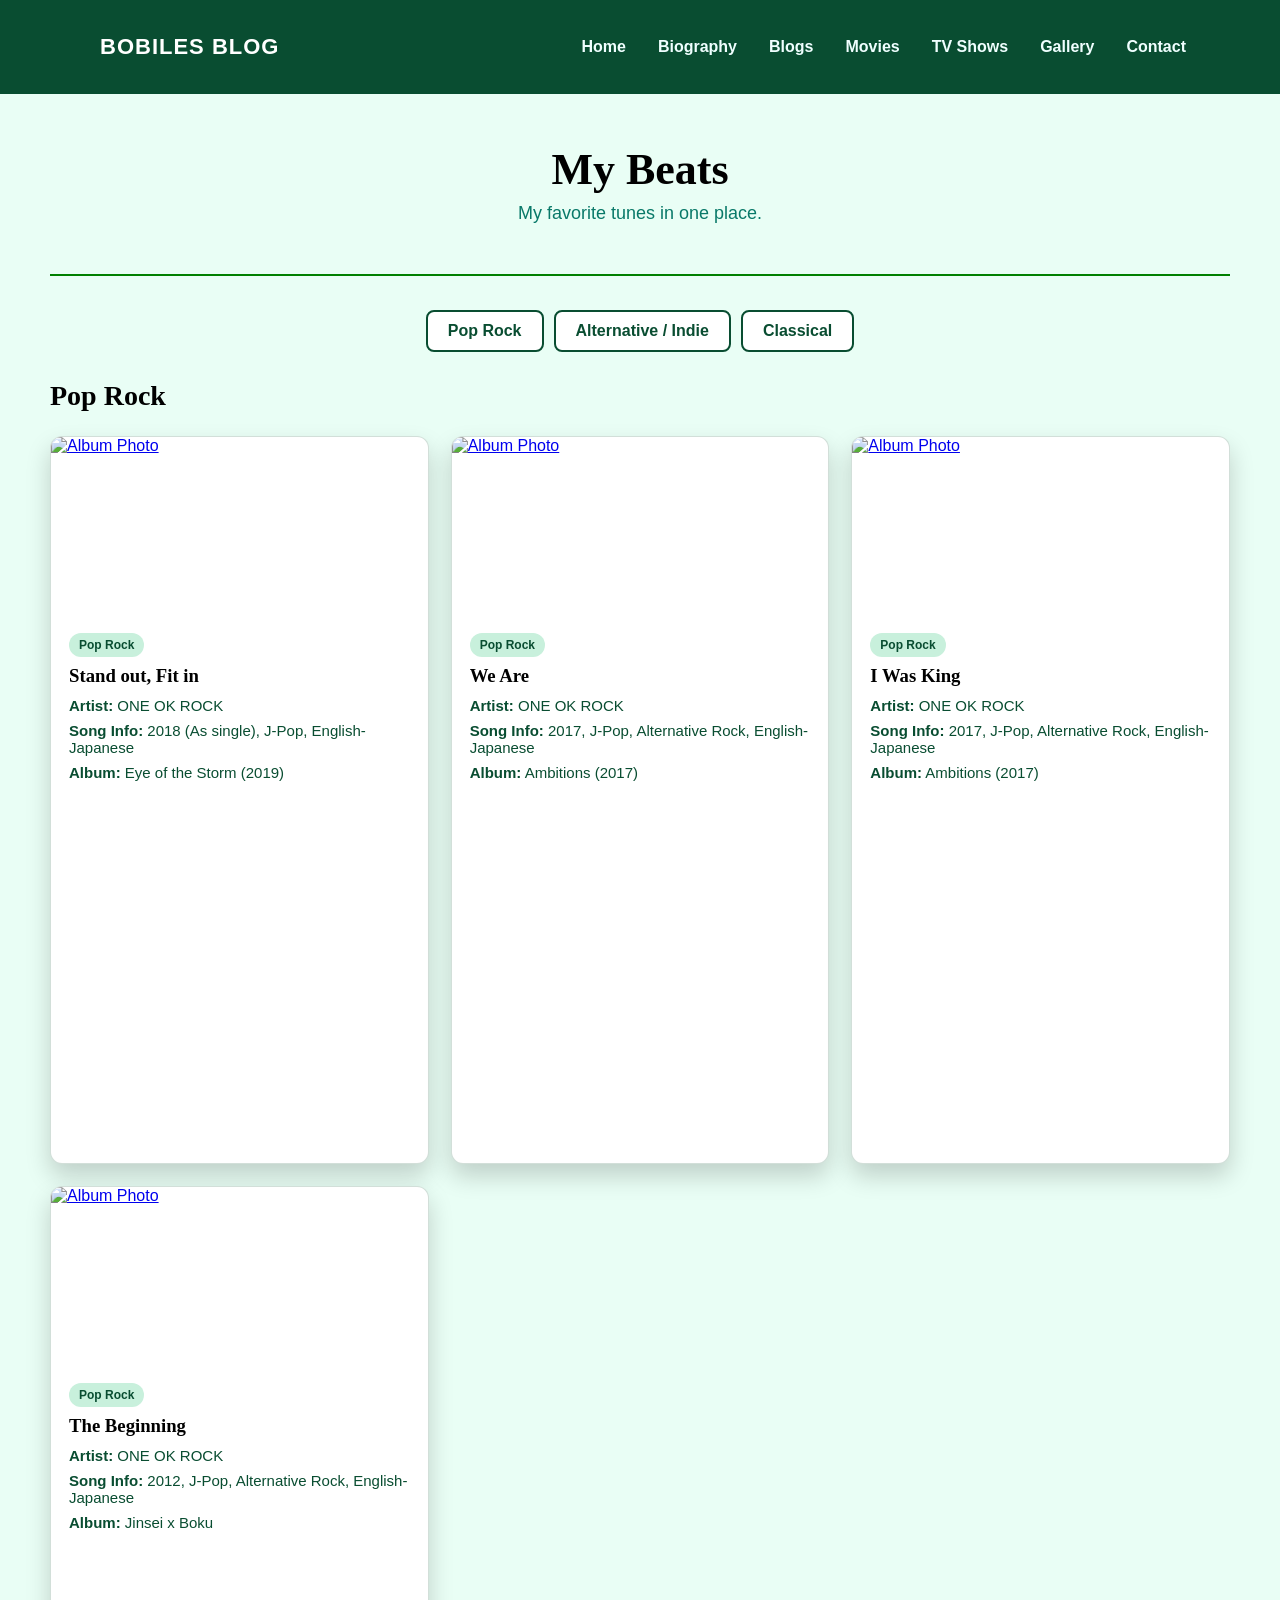
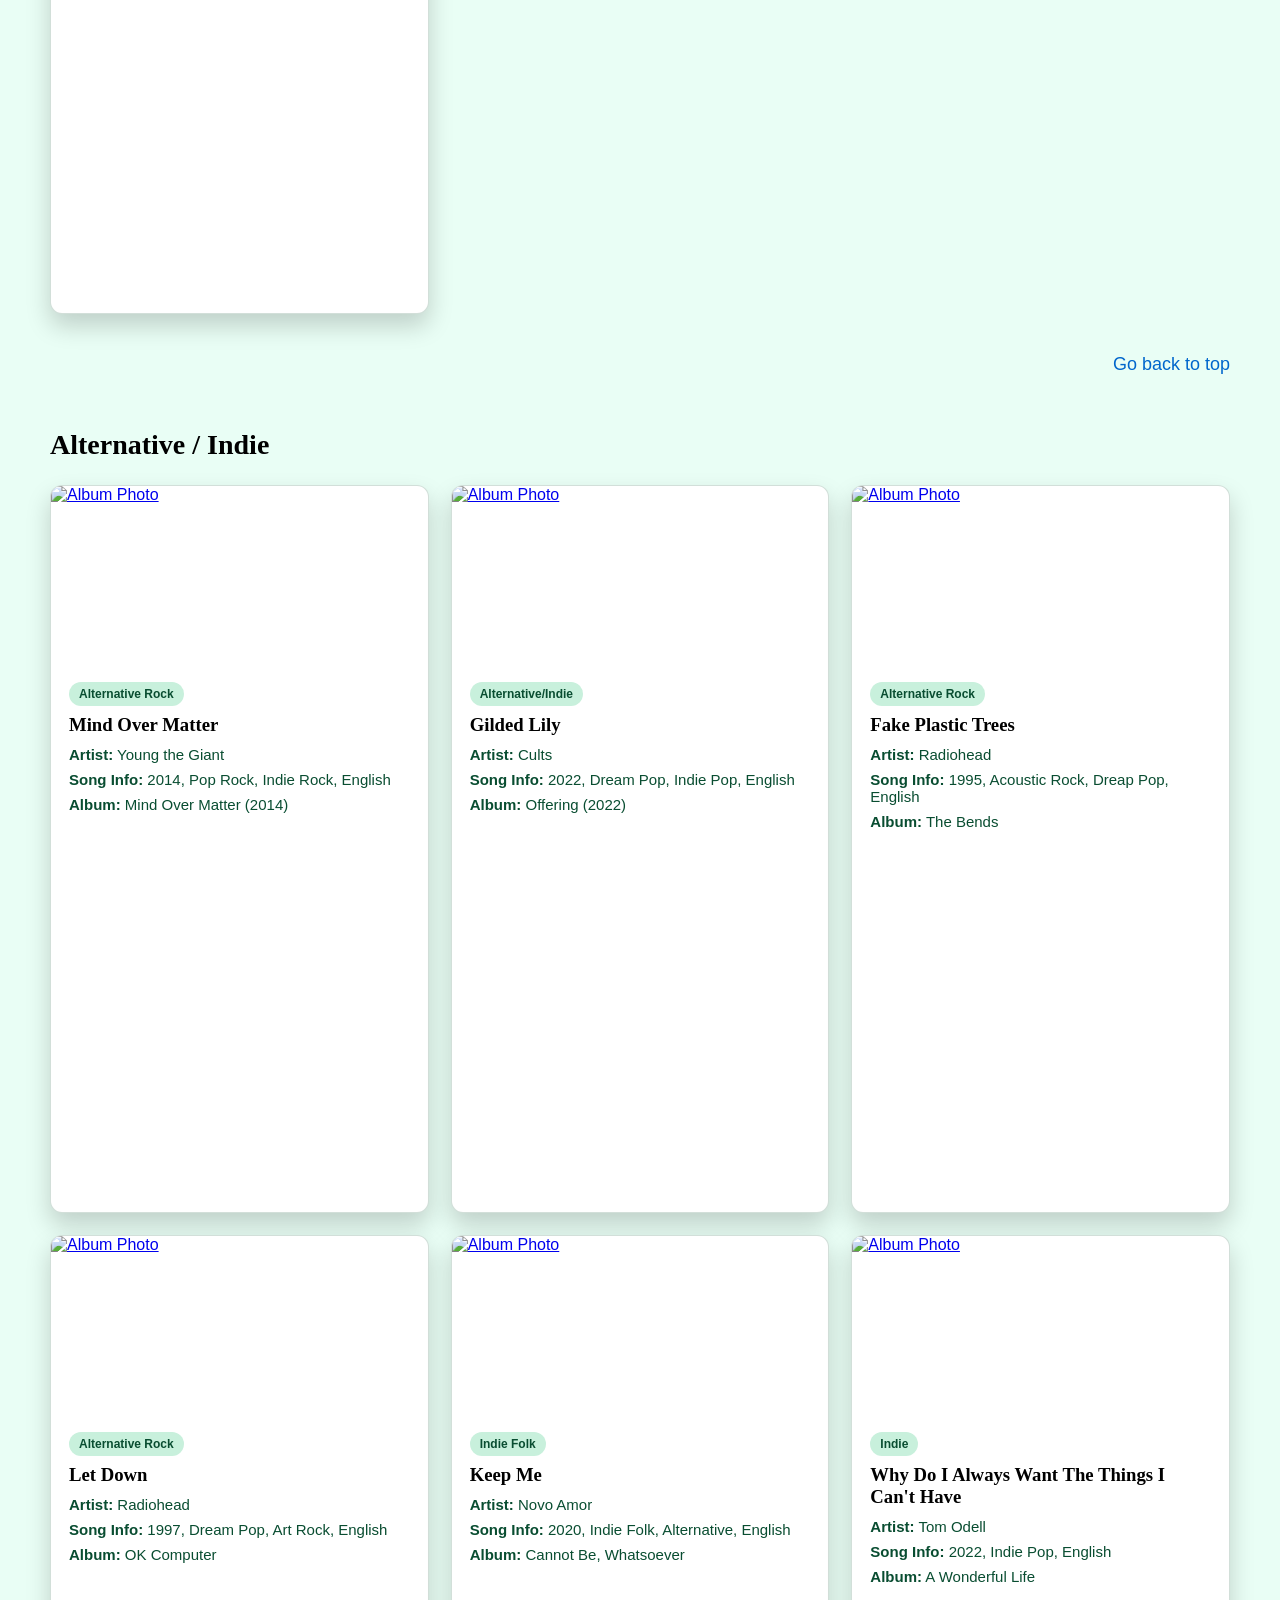
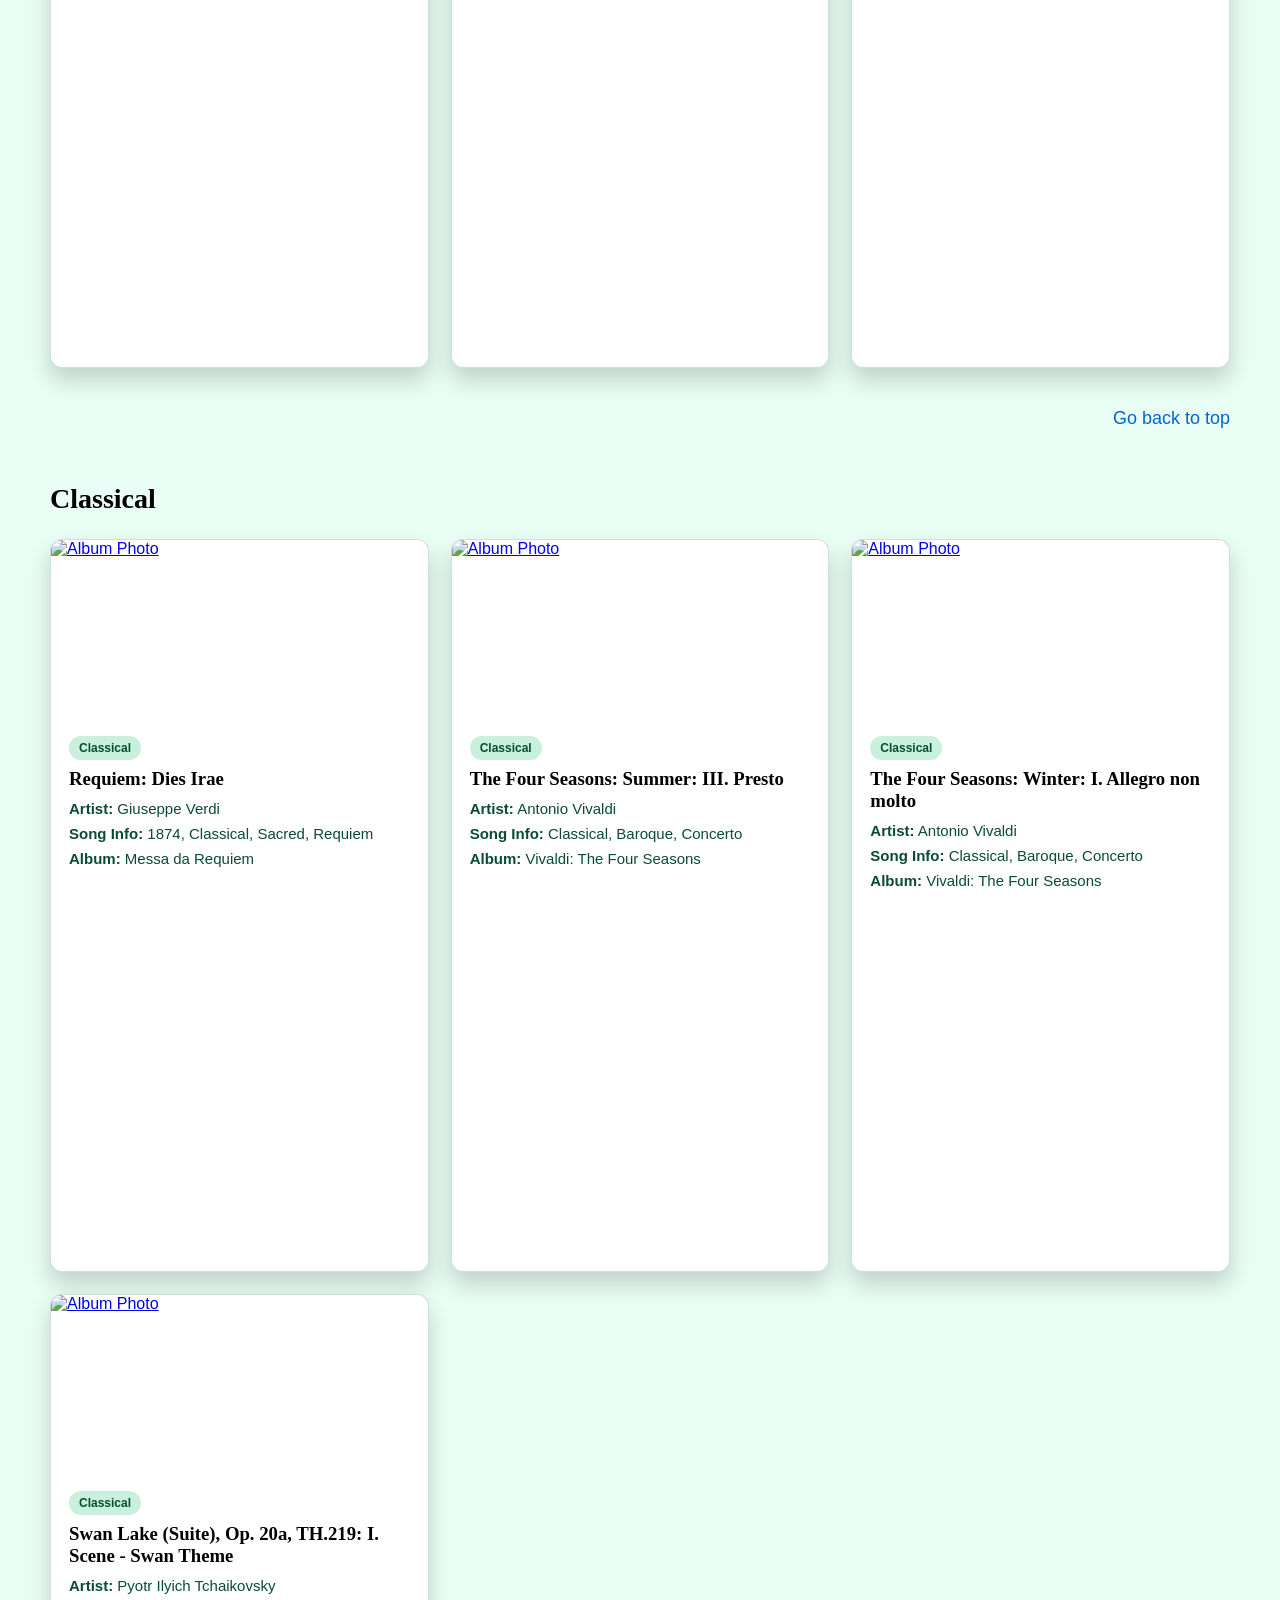
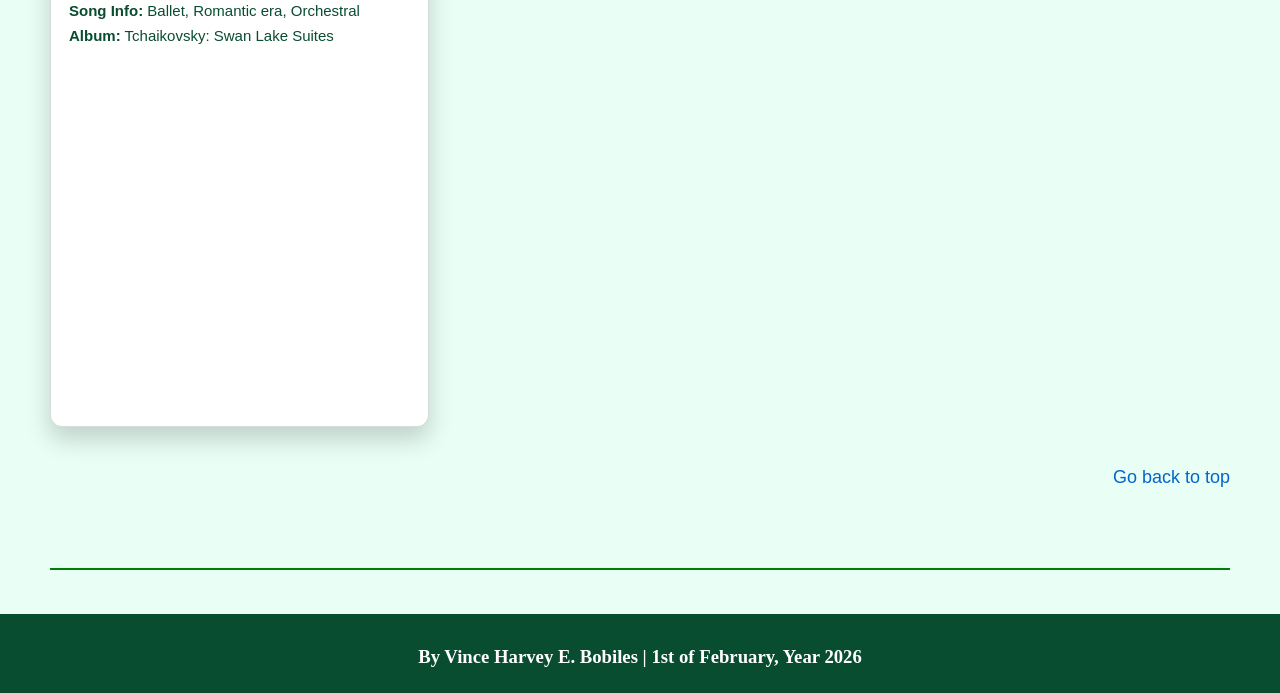
==== Beats/beats.html @ 906c4869 "Add files via upload" ====
<!DOCTYPE html>
<html lang="en">
<head>
  <meta charset="UTF-8">
  <meta http-equiv="X-UA-Compatible" content="IE=edge">
  <meta name="viewport" content="width=device-width, initial-scale=1.0">
  <title>My Beats</title>
  <link rel="stylesheet" href="beatsstyle.css">
  <link rel="stylesheet" href="../imagepreview.css">
</head>
<body>
  <header class="site-header" id="top">
    <div class="header-inner">
      <div class="brand">BOBILES BLOG</div>
      <nav class="navbar">
        <ul>
          <li><a href="../index.html">Home</a></li>
          <li><a href="../Biography/bio.html">Biography</a></li>
          <li><a href="../Blogs/bloghome.html">Blogs</a></li>
          <li><a href="../FilmMovies/movies.html">Movies</a></li>
          <li><a href="../FilmTVShows/tvshows.html">TV Shows</a></li>
          <li><a href="../Gallery/gallery.html">Gallery</a></li>
          <li><a href="../Contacts/contact.html">Contact</a></li>
        </ul>
      </nav>
    </div>
  </header>

  <main>
    <br><br>
    <h1 class="page-title">My Beats</h1>
    <p class="page-subtitle">My favorite tunes in one place.</p>
    <br>
    <hr noshade="noshade" size="2" color="green">
    <br>

    <nav class="beats-nav">
      <a href="#pop-rock">Pop Rock</a>
      <a href="#alt-indie">Alternative / Indie</a>
      <a href="#classical">Classical</a>
    </nav>

    <section id="pop-rock" class="beats-category">
      <h3 class="beats-section-title" style="color: black;">Pop Rock</h3>
      <div class="media-grid">
        <article class="media-card">
          <a class="image-preview-trigger" href="#preview-beat-1" aria-label="Preview album image: Stand out, Fit in">
            <img src="https://i.scdn.co/image/ab67616d0000b2737869c3d84e64331d17e84277" alt="Album Photo" title="Album: Eye of the storm">
          </a>
          <div id="preview-beat-1" class="image-preview-modal" aria-hidden="true">
            <a class="image-preview-close" href="#_" aria-label="Close image preview"></a>
            <img src="https://i.scdn.co/image/ab67616d0000b2737869c3d84e64331d17e84277" alt="Stand out, Fit in album preview">
          </div>
          <div class="card-content">
            <span class="tag">Pop Rock</span>
            <h3>Stand out, Fit in</h3>
            <p><strong>Artist:</strong> ONE OK ROCK</p>
            <p><strong>Song Info:</strong> 2018 (As single), J-Pop, English-Japanese</p>
            <p><strong>Album:</strong> Eye of the Storm (2019)</p>
            <div class="video-wrap spotify-wrap">
              <iframe data-testid="embed-iframe" style="border-radius:12px" src="https://open.spotify.com/embed/track/4zXRMjTaeflesB3Ih4eHnJ?utm_source=generator" width="100%" height="352" frameBorder="0" allowfullscreen="" allow="autoplay; clipboard-write; encrypted-media; fullscreen; picture-in-picture" loading="lazy"></iframe>
            </div>
          </div>
        </article>

        <article class="media-card">
          <a class="image-preview-trigger" href="#preview-beat-2" aria-label="Preview album image: We Are">
            <img src="https://images.genius.com/820c95c24a7c426d1444f5365db11260.1000x1000x1.png" alt="Album Photo" title="Album: Ambitions">
          </a>
          <div id="preview-beat-2" class="image-preview-modal" aria-hidden="true">
            <a class="image-preview-close" href="#_" aria-label="Close image preview"></a>
            <img src="https://images.genius.com/820c95c24a7c426d1444f5365db11260.1000x1000x1.png" alt="We Are album preview">
          </div>
          <div class="card-content">
            <span class="tag">Pop Rock</span>
            <h3>We Are</h3>
            <p><strong>Artist:</strong> ONE OK ROCK</p>
            <p><strong>Song Info:</strong> 2017, J-Pop, Alternative Rock, English-Japanese</p>
            <p><strong>Album:</strong> Ambitions (2017)</p>
            <div class="video-wrap spotify-wrap">
              <iframe data-testid="embed-iframe" style="border-radius:12px" src="https://open.spotify.com/embed/track/57sk9X1fPLXRfkw74XNrmK?utm_source=generator" width="100%" height="352" frameBorder="0" allowfullscreen="" allow="autoplay; clipboard-write; encrypted-media; fullscreen; picture-in-picture" loading="lazy"></iframe>
            </div>
          </div>
        </article>

        <article class="media-card">
          <a class="image-preview-trigger" href="#preview-beat-13" aria-label="Preview album image: I Was King">
            <img src="https://images.genius.com/820c95c24a7c426d1444f5365db11260.1000x1000x1.png" alt="Album Photo" title="Album: Ambitions">
          </a>
          <div id="preview-beat-13" class="image-preview-modal" aria-hidden="true">
            <a class="image-preview-close" href="#_" aria-label="Close image preview"></a>
            <img src="https://images.genius.com/820c95c24a7c426d1444f5365db11260.1000x1000x1.png" alt="I Was King album preview">
          </div>
          <div class="card-content">
            <span class="tag">Pop Rock</span>
            <h3>I Was King</h3>
            <p><strong>Artist:</strong> ONE OK ROCK</p>
            <p><strong>Song Info:</strong> 2017, J-Pop, Alternative Rock, English-Japanese</p>
            <p><strong>Album:</strong> Ambitions (2017)</p>
            <div class="video-wrap spotify-wrap">
              <iframe data-testid="embed-iframe" style="border-radius:12px" src="https://open.spotify.com/embed/track/5eNlrdrZSTnfJjXpPg1ykV?utm_source=generator" width="100%" height="352" frameBorder="0" allowfullscreen="" allow="autoplay; clipboard-write; encrypted-media; fullscreen; picture-in-picture" loading="lazy"></iframe>
            </div>
          </div>
        </article>

        <article class="media-card">
          <a class="image-preview-trigger" href="#preview-beat-14" aria-label="Preview album image: The Beginning">
            <img src="https://i.scdn.co/image/ab67616d0000b273cff66b3375bbeb03c6c214a0" alt="Album Photo" title="Album: Jinsei x Boku">
          </a>
          <div id="preview-beat-14" class="image-preview-modal" aria-hidden="true">
            <a class="image-preview-close" href="#_" aria-label="Close image preview"></a>
            <img src="https://i.scdn.co/image/ab67616d0000b273cff66b3375bbeb03c6c214a0" alt="The Beginning album preview">
          </div>
          <div class="card-content">
            <span class="tag">Pop Rock</span>
            <h3>The Beginning</h3>
            <p><strong>Artist:</strong> ONE OK ROCK</p>
            <p><strong>Song Info:</strong> 2012, J-Pop, Alternative Rock, English-Japanese</p>
            <p><strong>Album:</strong> Jinsei x Boku</p>
            <div class="video-wrap spotify-wrap">
              <iframe data-testid="embed-iframe" style="border-radius:12px" src="https://open.spotify.com/embed/track/2vAuqfENmrnySgcKHAwsZJ?utm_source=generator" width="100%" height="352" frameBorder="0" allowfullscreen="" allow="autoplay; clipboard-write; encrypted-media; fullscreen; picture-in-picture" loading="lazy"></iframe>
            </div>
          </div>
        </article>
      </div>
      <p class="go-back-top"><a href="#top">Go back to top</a></p>
    </section>

    <section id="alt-indie" class="beats-category">
      <h3 class="beats-section-title" style="color: black;">Alternative / Indie</h3>
      <div class="media-grid">
        <article class="media-card">
          <a class="image-preview-trigger" href="#preview-beat-3" aria-label="Preview album image: Mind Over Matter">
            <img src="https://i.scdn.co/image/ab67616d0000b2735d1a1b0e0f3e0fc586393092" alt="Album Photo" title="Album: Mind Over Matter">
          </a>
          <div id="preview-beat-3" class="image-preview-modal" aria-hidden="true">
            <a class="image-preview-close" href="#_" aria-label="Close image preview"></a>
            <img src="https://i.scdn.co/image/ab67616d0000b2735d1a1b0e0f3e0fc586393092" alt="Mind Over Matter album preview">
          </div>
          <div class="card-content">
            <span class="tag">Alternative Rock</span>
            <h3>Mind Over Matter</h3>
            <p><strong>Artist:</strong> Young the Giant</p>
            <p><strong>Song Info:</strong> 2014, Pop Rock, Indie Rock, English</p>
            <p><strong>Album:</strong> Mind Over Matter (2014)</p>
            <div class="video-wrap spotify-wrap">
              <iframe data-testid="embed-iframe" style="border-radius:12px" src="https://open.spotify.com/embed/track/5Az8KU81g2aLBbJN67F2CI?utm_source=generator" width="100%" height="352" frameBorder="0" allowfullscreen="" allow="autoplay; clipboard-write; encrypted-media; fullscreen; picture-in-picture" loading="lazy"></iframe>
            </div>
          </div>
        </article>

        <article class="media-card">
          <a class="image-preview-trigger" href="#preview-beat-4" aria-label="Preview album image: Gilded Lily">
            <img src="https://images.genius.com/8b725bb7cc6cc423263c12dce8e4ba89.1000x1000x1.jpg" alt="Album Photo" title="Album: Offering">
          </a>
          <div id="preview-beat-4" class="image-preview-modal" aria-hidden="true">
            <a class="image-preview-close" href="#_" aria-label="Close image preview"></a>
            <img src="https://images.genius.com/8b725bb7cc6cc423263c12dce8e4ba89.1000x1000x1.jpg" alt="Gilded Lily album preview">
          </div>
          <div class="card-content">
            <span class="tag">Alternative/Indie</span>
            <h3>Gilded Lily</h3>
            <p><strong>Artist:</strong> Cults</p>
            <p><strong>Song Info:</strong> 2022, Dream Pop, Indie Pop, English</p>
            <p><strong>Album:</strong> Offering (2022)</p>
            <div class="video-wrap spotify-wrap">
              <iframe data-testid="embed-iframe" style="border-radius:12px" src="https://open.spotify.com/embed/track/3Z0qLOS0cqWKPHXkbTXmNF?utm_source=generator" width="100%" height="352" frameBorder="0" allowfullscreen="" allow="autoplay; clipboard-write; encrypted-media; fullscreen; picture-in-picture" loading="lazy"></iframe>
            </div>
          </div>
        </article>

        <article class="media-card">
          <a class="image-preview-trigger" href="#preview-beat-5" aria-label="Preview album image: Fake Plastic Trees">
            <img src="https://i.scdn.co/image/ab67616d0000b2739293c743fa542094336c5e12" alt="Album Photo" title="Album: The Bends">
          </a>
          <div id="preview-beat-5" class="image-preview-modal" aria-hidden="true">
            <a class="image-preview-close" href="#_" aria-label="Close image preview"></a>
            <img src="https://i.scdn.co/image/ab67616d0000b2739293c743fa542094336c5e12" alt="Fake Plastic Trees album preview">
          </div>
          <div class="card-content">
            <span class="tag">Alternative Rock</span>
            <h3>Fake Plastic Trees</h3>
            <p><strong>Artist:</strong> Radiohead</p>
            <p><strong>Song Info:</strong> 1995, Acoustic Rock, Dreap Pop, English</p>
            <p><strong>Album:</strong> The Bends</p>
            <div class="video-wrap spotify-wrap">
              <iframe data-testid="embed-iframe" style="border-radius:12px" src="https://open.spotify.com/embed/track/73CKjW3vsUXRpy3NnX4H7F?utm_source=generator" width="100%" height="352" frameBorder="0" allowfullscreen="" allow="autoplay; clipboard-write; encrypted-media; fullscreen; picture-in-picture" loading="lazy"></iframe>
            </div>
          </div>
        </article>

        <article class="media-card">
          <a class="image-preview-trigger" href="#preview-beat-6" aria-label="Preview album image: Let Down">
            <img src="https://i.scdn.co/image/ab67616d0000b273c8b444df094279e70d0ed856" alt="Album Photo" title="Album: OK Computer">
          </a>
          <div id="preview-beat-6" class="image-preview-modal" aria-hidden="true">
            <a class="image-preview-close" href="#_" aria-label="Close image preview"></a>
            <img src="https://i.scdn.co/image/ab67616d0000b273c8b444df094279e70d0ed856" alt="Let Down album preview">
          </div>
          <div class="card-content">
            <span class="tag">Alternative Rock</span>
            <h3>Let Down</h3>
            <p><strong>Artist:</strong> Radiohead</p>
            <p><strong>Song Info:</strong> 1997, Dream Pop, Art Rock, English</p>
            <p><strong>Album:</strong> OK Computer</p>
            <div class="video-wrap spotify-wrap">
              <iframe data-testid="embed-iframe" style="border-radius:12px" src="https://open.spotify.com/embed/track/2fuYa3Lx06QQJAm0MjztKr?utm_source=generator" width="100%" height="352" frameBorder="0" allowfullscreen="" allow="autoplay; clipboard-write; encrypted-media; fullscreen; picture-in-picture" loading="lazy"></iframe>
            </div>
          </div>
        </article>

        <article class="media-card">
          <a class="image-preview-trigger" href="#preview-beat-7" aria-label="Preview album image: Keep Me">
            <img src="https://i.scdn.co/image/ab67616d0000b27370c5f7f71006175627ab9077" alt="Album Photo" title="Album: Cannot Be, Whatsoever">
          </a>
          <div id="preview-beat-7" class="image-preview-modal" aria-hidden="true">
            <a class="image-preview-close" href="#_" aria-label="Close image preview"></a>
            <img src="https://i.scdn.co/image/ab67616d0000b27370c5f7f71006175627ab9077" alt="Keep Me album preview">
          </div>
          <div class="card-content">
            <span class="tag">Indie Folk</span>
            <h3>Keep Me</h3>
            <p><strong>Artist:</strong> Novo Amor</p>
            <p><strong>Song Info:</strong> 2020, Indie Folk, Alternative, English</p>
            <p><strong>Album:</strong> Cannot Be, Whatsoever</p>
            <div class="video-wrap spotify-wrap">
              <iframe data-testid="embed-iframe" style="border-radius:12px" src="https://open.spotify.com/embed/track/5xYpEeGFXmkGMBQ22NfKfO?utm_source=generator" width="100%" height="352" frameBorder="0" allowfullscreen="" allow="autoplay; clipboard-write; encrypted-media; fullscreen; picture-in-picture" loading="lazy"></iframe>
            </div>
          </div>
        </article>

        <article class="media-card">
          <a class="image-preview-trigger" href="#preview-beat-8" aria-label="Preview album image: Why Do I Always Want The Things I Can't Have">
            <img src="https://images.genius.com/157ae5207d22d4eaae5695955160080b.1000x1000x1.png" alt="Album Photo" title="Album: A Wonderful Life">
          </a>
          <div id="preview-beat-8" class="image-preview-modal" aria-hidden="true">
            <a class="image-preview-close" href="#_" aria-label="Close image preview"></a>
            <img src="https://images.genius.com/157ae5207d22d4eaae5695955160080b.1000x1000x1.png" alt="A Wonderful Life album preview">
          </div>
          <div class="card-content">
            <span class="tag">Indie</span>
            <h3>Why Do I Always Want The Things I Can't Have</h3>
            <p><strong>Artist:</strong> Tom Odell</p>
            <p><strong>Song Info:</strong> 2022, Indie Pop, English</p>
            <p><strong>Album:</strong> A Wonderful Life</p>
            <div class="video-wrap spotify-wrap">
              <iframe data-testid="embed-iframe" style="border-radius:12px" src="https://open.spotify.com/embed/track/2nrN1NkmcWLstqfrXcYh3y?utm_source=generator" width="100%" height="352" frameBorder="0" allowfullscreen="" allow="autoplay; clipboard-write; encrypted-media; fullscreen; picture-in-picture" loading="lazy"></iframe>
            </div>
          </div>
        </article>
      </div>
      <p class="go-back-top"><a href="#top">Go back to top</a></p>
    </section>

    <section id="classical" class="beats-category">
      <h3 class="beats-section-title" style="color: black;">Classical</h3>
      <div class="media-grid">
        <article class="media-card">
          <a class="image-preview-trigger" href="#preview-beat-9" aria-label="Preview album image: Requiem Dies Irae">
            <img src="https://i.scdn.co/image/ab67616d0000b273dcc6bfe357a86ea5ae31d7f0" alt="Album Photo" title="Album: Messa da Requiem">
          </a>
          <div id="preview-beat-9" class="image-preview-modal" aria-hidden="true">
            <a class="image-preview-close" href="#_" aria-label="Close image preview"></a>
            <img src="https://i.scdn.co/image/ab67616d0000b273dcc6bfe357a86ea5ae31d7f0" alt="Requiem album preview">
          </div>
          <div class="card-content">
            <span class="tag">Classical</span>
            <h3>Requiem: Dies Irae</h3>
            <p><strong>Artist:</strong> Giuseppe Verdi</p>
            <p><strong>Song Info:</strong> 1874, Classical, Sacred, Requiem</p>
            <p><strong>Album:</strong> Messa da Requiem</p>
            <div class="video-wrap spotify-wrap">
              <iframe data-testid="embed-iframe" style="border-radius:12px" src="https://open.spotify.com/embed/track/52lJakcAPTde2UnuvEqFaK?utm_source=generator" width="100%" height="352" frameBorder="0" allowfullscreen="" allow="autoplay; clipboard-write; encrypted-media; fullscreen; picture-in-picture" loading="lazy"></iframe>
            </div>
          </div>
        </article>

        <article class="media-card">
          <a class="image-preview-trigger" href="#preview-beat-10" aria-label="Preview album image: Vivaldi The Four Seasons Summer">
            <img src="https://cdn-images.dzcdn.net/images/cover/cae0895c9c91d19138cc8f6a6fda523c/1900x1900-000000-80-0-0.jpg" alt="Album Photo" title="Album: Vivaldi: The Four Seasons">
          </a>
          <div id="preview-beat-10" class="image-preview-modal" aria-hidden="true">
            <a class="image-preview-close" href="#_" aria-label="Close image preview"></a>
            <img src="https://cdn-images.dzcdn.net/images/cover/cae0895c9c91d19138cc8f6a6fda523c/1900x1900-000000-80-0-0.jpg" alt="Vivaldi The Four Seasons album preview">
          </div>
          <div class="card-content">
            <span class="tag">Classical</span>
            <h3>The Four Seasons: Summer: III. Presto</h3>
            <p><strong>Artist:</strong> Antonio Vivaldi</p>
            <p><strong>Song Info:</strong> Classical, Baroque, Concerto</p>
            <p><strong>Album:</strong> Vivaldi: The Four Seasons</p>
            <div class="video-wrap spotify-wrap">
              <iframe data-testid="embed-iframe" style="border-radius:12px" src="https://open.spotify.com/embed/track/1Ojz92vyPK4fJ5K8RVnV5u?utm_source=generator" width="100%" height="352" frameBorder="0" allowfullscreen="" allow="autoplay; clipboard-write; encrypted-media; fullscreen; picture-in-picture" loading="lazy"></iframe>
            </div>
          </div>
        </article>

        <article class="media-card">
          <a class="image-preview-trigger" href="#preview-beat-11" aria-label="Preview album image: Vivaldi The Four Seasons Winter">
            <img src="https://cdn-images.dzcdn.net/images/cover/cae0895c9c91d19138cc8f6a6fda523c/1900x1900-000000-80-0-0.jpg" alt="Album Photo" title="Album: Vivaldi: The Four Seasons">
          </a>
          <div id="preview-beat-11" class="image-preview-modal" aria-hidden="true">
            <a class="image-preview-close" href="#_" aria-label="Close image preview"></a>
            <img src="https://cdn-images.dzcdn.net/images/cover/cae0895c9c91d19138cc8f6a6fda523c/1900x1900-000000-80-0-0.jpg" alt="Vivaldi The Four Seasons album preview">
          </div>
          <div class="card-content">
            <span class="tag">Classical</span>
            <h3>The Four Seasons: Winter: I. Allegro non molto</h3>
            <p><strong>Artist:</strong> Antonio Vivaldi</p>
            <p><strong>Song Info:</strong> Classical, Baroque, Concerto</p>
            <p><strong>Album:</strong> Vivaldi: The Four Seasons</p>
            <div class="video-wrap spotify-wrap">
              <iframe data-testid="embed-iframe" style="border-radius:12px" src="https://open.spotify.com/embed/track/0ROMalDdNg3L2HoZP4qFyJ?utm_source=generator" width="100%" height="352" frameBorder="0" allowfullscreen="" allow="autoplay; clipboard-write; encrypted-media; fullscreen; picture-in-picture" loading="lazy"></iframe>
            </div>
          </div>
        </article>

        <article class="media-card">
          <a class="image-preview-trigger" href="#preview-beat-12" aria-label="Preview album image: Swan Lake">
            <img src="https://i.scdn.co/image/ab67616d0000b27333c0a204f83265f8a8629137" alt="Album Photo" title="Album: Tchaikovsky: Swan Lake Suites">
          </a>
          <div id="preview-beat-12" class="image-preview-modal" aria-hidden="true">
            <a class="image-preview-close" href="#_" aria-label="Close image preview"></a>
            <img src="https://i.scdn.co/image/ab67616d0000b27333c0a204f83265f8a8629137" alt="Swan Lake album preview">
          </div>
          <div class="card-content">
            <span class="tag">Classical</span>
            <h3>Swan Lake (Suite), Op. 20a, TH.219: I. Scene - Swan Theme</h3>
            <p><strong>Artist:</strong> Pyotr Ilyich Tchaikovsky</p>
            <p><strong>Song Info:</strong> Ballet, Romantic era, Orchestral</p>
            <p><strong>Album:</strong> Tchaikovsky: Swan Lake Suites</p>
            <div class="video-wrap spotify-wrap">
              <iframe data-testid="embed-iframe" style="border-radius:12px" src="https://open.spotify.com/embed/track/6JyihARD2zGUa4uB4NfQiv?utm_source=generator" width="100%" height="352" frameBorder="0" allowfullscreen="" allow="autoplay; clipboard-write; encrypted-media; fullscreen; picture-in-picture" loading="lazy"></iframe>
            </div>
          </div>
        </article>
      </div>
      <p class="go-back-top"><a href="#top">Go back to top</a></p>
    </section>

    <br>
    <hr noshade="noshade" size="2" color="green">
    <br><br>
  </main>
  <footer><h3><br>By Vince Harvey E. Bobiles | 1st of February, Year 2026</h3></footer>
</body>
</html>
---- Beats/beatsstyle.css ----
header {
    background-color: #094d31;
    color: #ffffff;
    padding: 30px 0px;
    margin: 0px;
    width: 100%;
}

body {
  background-color: #e9fef5;
  margin: 0;
  font-family: Arial, sans-serif;
}

h1, h2, h3 {
    font-family: Georgia, "Times New Roman", Times, serif;
}

main {
    margin-left: 50px;
    margin-right: 50px;
}

footer {
    background-color: #094d31;
    padding: 10px 0px 25px 0px;
    width: 100%;
    color: #ffffff;
    text-align: center;
    margin: 0;
}

footer h3 {
    margin: 0;
}

.navbar ul {
    list-style: none;
    padding: 0px;
    margin: 0px 80px 0px 0px;
    display: flex;
    flex-wrap: wrap;
    justify-content: flex-end;
    gap: 4px;
}

.navbar a {
    color: azure;
    text-decoration: none;
    padding: 8px 14px;
    display: block;
    font-weight: bold;
    border-radius: 6px;
}

.navbar a:hover {
    background-color: #90EE90;
    color: #094d31e8;
    font-weight: bold;
}

.navbar li {
    list-style: none;
}

.navbar {
    display: flex;
    justify-content: center;
}

.site-header .header-inner {
    display: flex;
    align-items: center;
    justify-content: space-between;
    gap: 20px;
}

.brand {
    font-size: 22px;
    font-weight: bold;
    letter-spacing: 1px;
    margin-left: 100px;
}

.page-title {
    text-align: center;
    font-size: 44px;
    margin: 14px 0 8px;
}

.page-subtitle {
    text-align: center;
    color: #097969;
    max-width: 760px;
    margin: 0 auto 24px;
    font-size: 18px;
}

.beats-nav {
    display: flex;
    flex-wrap: wrap;
    justify-content: center;
    gap: 10px;
    padding: 8px 0 10px;
}

.beats-nav a {
    padding: 10px 20px;
    font-size: 16px;
    font-weight: bold;
    color: #094d31;
    background: #fff;
    border: 2px solid #094d31;
    border-radius: 8px;
    text-decoration: none;
}

.beats-nav a:hover {
    background: #c8f0dc;
}

.beats-category {
    margin-bottom: 30px;
}

.beats-section-title {
    color: #094d31;
    font-size: 28px;
    margin: 18px 0 8px;
}

.media-grid {
    display: grid;
    grid-template-columns: repeat(4, minmax(0, 1fr));
    gap: 22px;
    margin: 24px 0;
}

.media-card {
    background-color: #ffffff;
    border-radius: 12px;
    overflow: hidden;
    box-shadow: 0 12px 24px rgba(0, 0, 0, 0.18);
    border: 1px solid rgba(9, 77, 49, 0.18);
}

.media-card img {
    width: 100%;
    height: 180px;
    object-fit: cover;
    display: block;
}

.card-content {
    padding: 16px 18px 18px;
}

.card-content h3 {
    margin: 8px 0 10px;
}

.card-content p {
    margin: 8px 0;
    font-size: 15px;
    color: #094d31;
}

.tag {
    display: inline-block;
    background-color: #c8f0dc;
    color: #094d31;
    border-radius: 999px;
    padding: 5px 10px;
    font-size: 12px;
    font-weight: bold;
}

.video-wrap {
    margin-top: 12px;
    border-radius: 10px;
    overflow: hidden;
    background: #000;
}

.video-wrap iframe {
    width: 100%;
    height: 166px;
    display: block;
    border: 0;
}

.spotify-wrap {
    background: transparent;
    border-radius: 12px;
}

.spotify-wrap iframe {
    height: 352px;
}

.go-back-top {
    text-align: right;
    padding: 16px 0 24px;
}

.go-back-top a {
    color: #0066cc;
    text-decoration: none;
    font-size: 18px;
    font-family: "Segoe UI", Arial, sans-serif;
}

.go-back-top a:hover {
    color: #0052a3;
}

@media (max-width: 1300px) {
    .media-grid {
        grid-template-columns: repeat(3, minmax(0, 1fr));
    }
}

@media (max-width: 980px) {
    .media-grid {
        grid-template-columns: repeat(2, minmax(0, 1fr));
    }
}

@media (max-width: 640px) {
    .media-grid {
        grid-template-columns: 1fr;
    }
}
---- imagepreview.css ----
.image-preview-trigger {
  display: block;
}

.image-preview-modal {
  position: fixed;
  inset: 0;
  display: none;
  align-items: center;
  justify-content: center;
  padding: 20px;
  background: rgba(0, 0, 0, 0.88);
  z-index: 9999;
}

.image-preview-modal:target {
  display: flex;
}

.image-preview-modal img {
  width: min(92vw, 1200px);
  height: auto;
  max-width: min(92vw, 1200px);
  max-height: 88vh;
  border-radius: 0;
  box-shadow: none;
  object-fit: contain;
}

.image-preview-close {
  position: absolute;
  inset: 0;
  display: block;
  z-index: 3;
}

.image-preview-modal img {
  position: relative;
  z-index: 2;
  pointer-events: none;
}
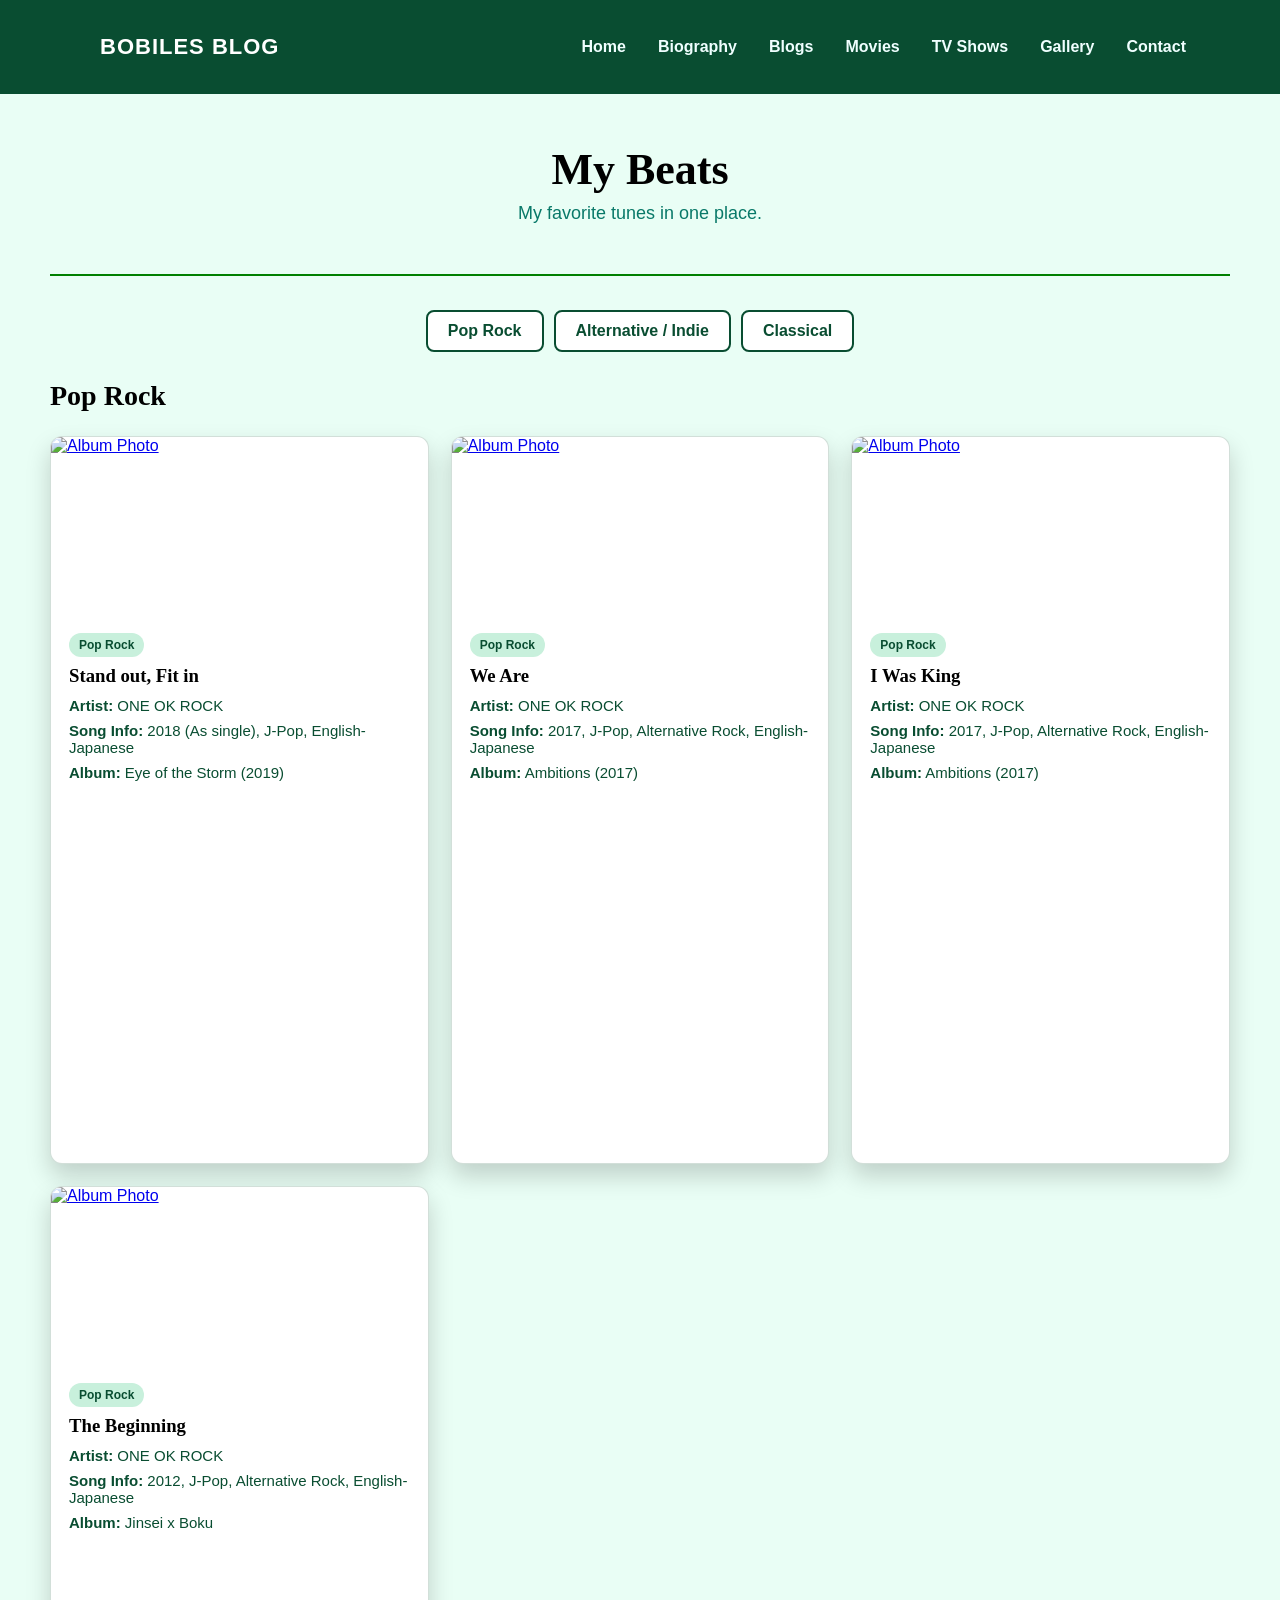
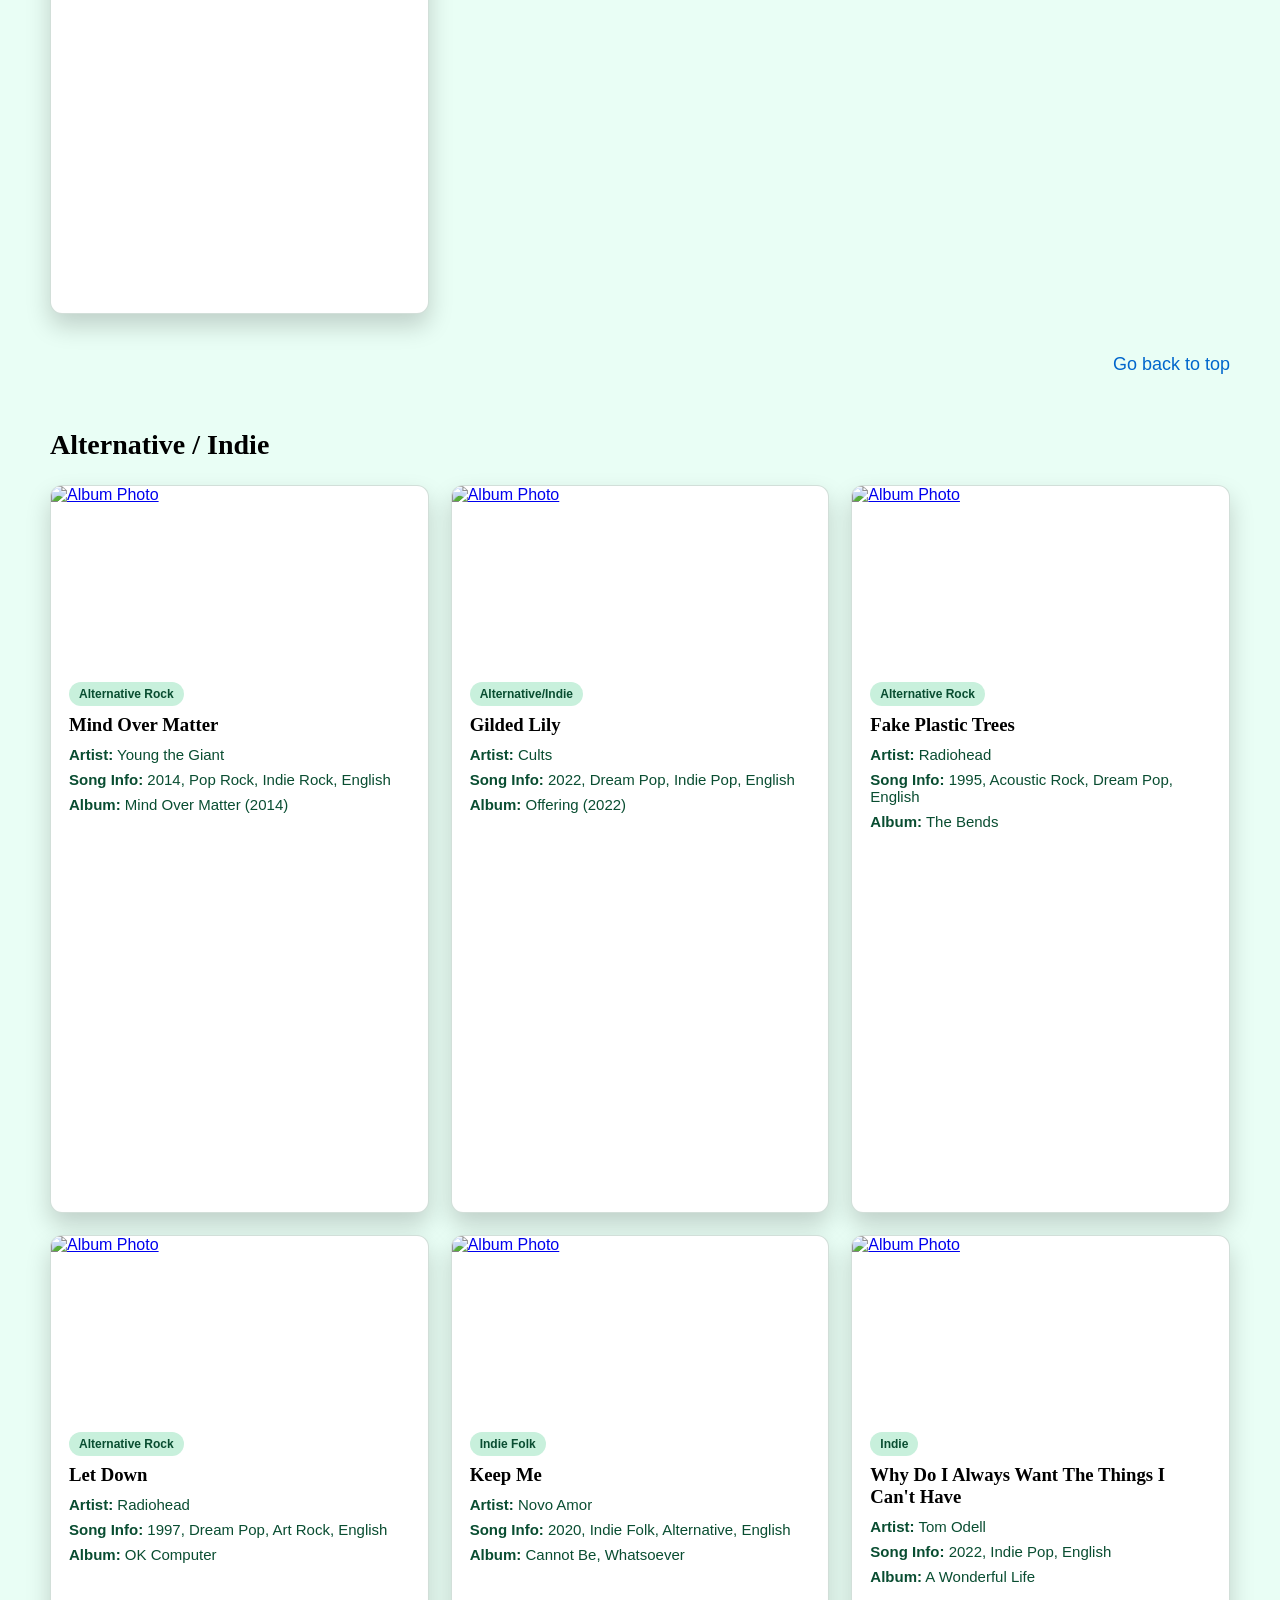
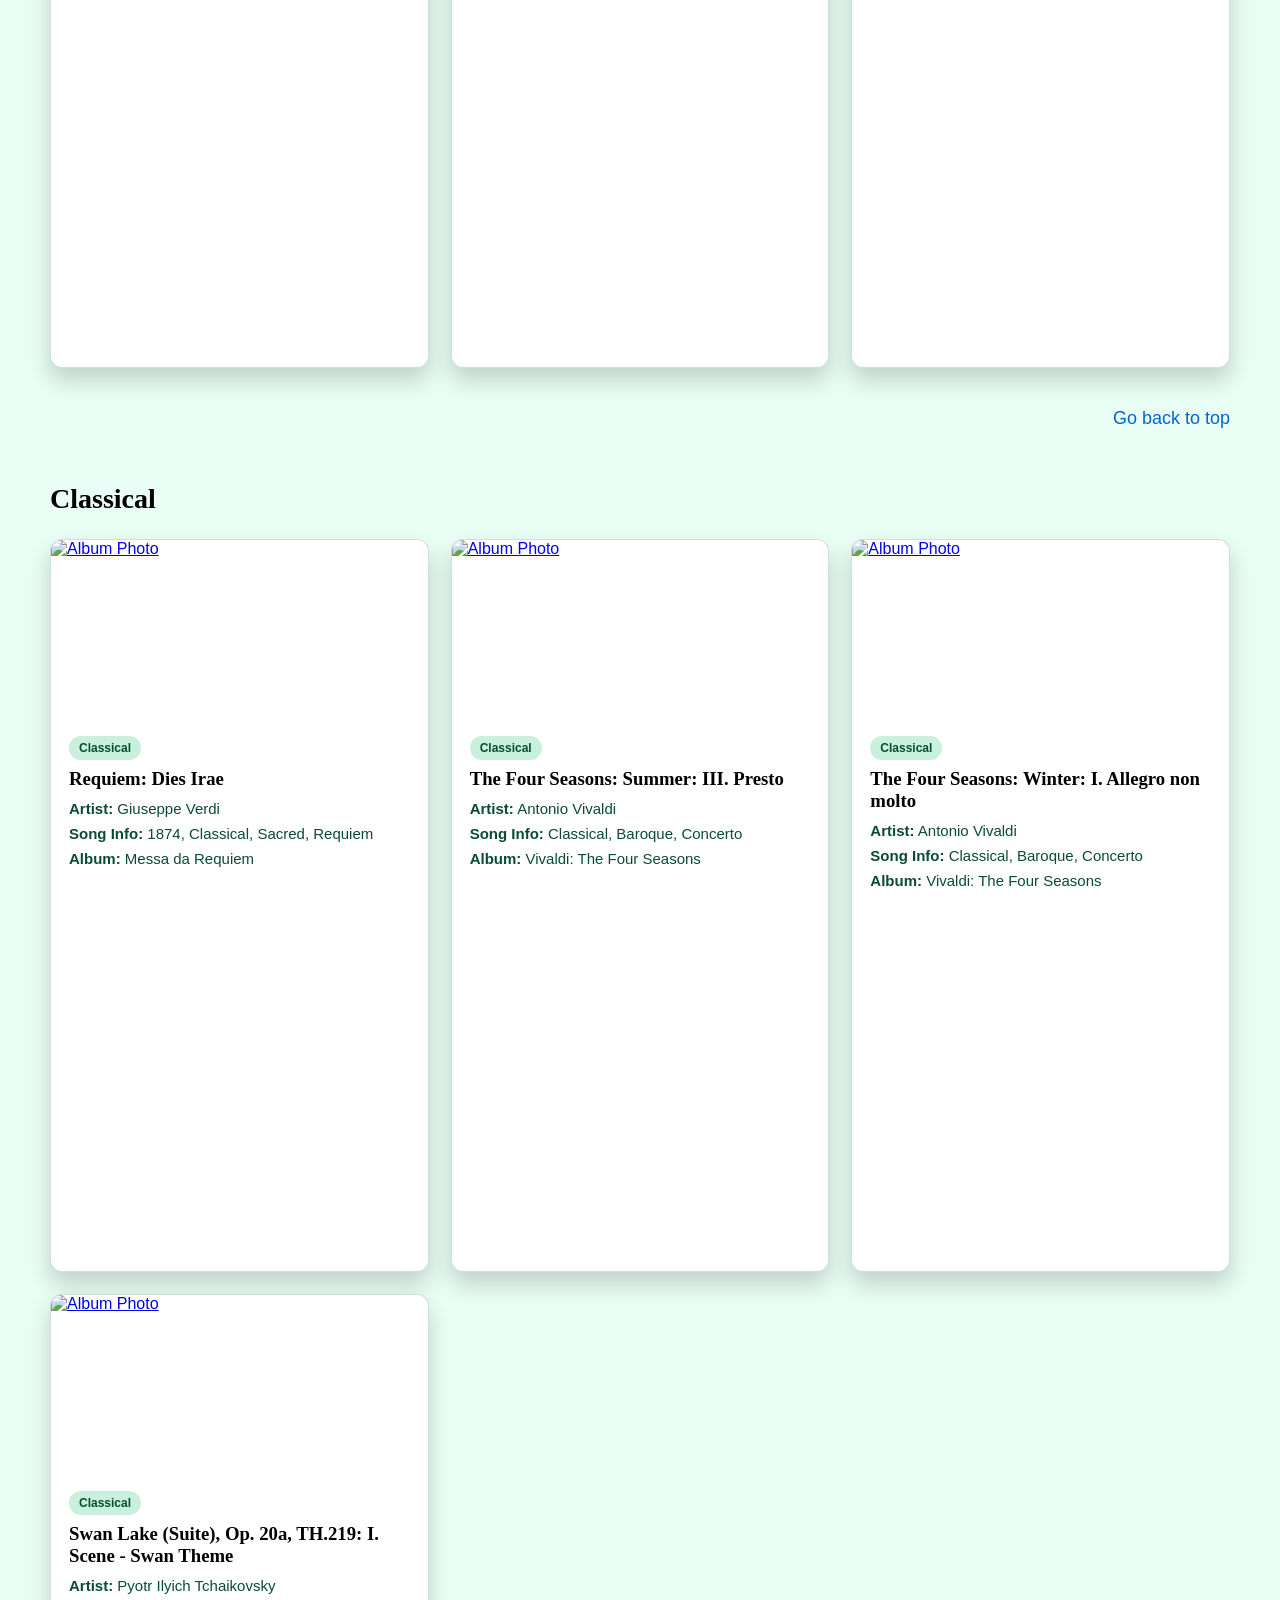
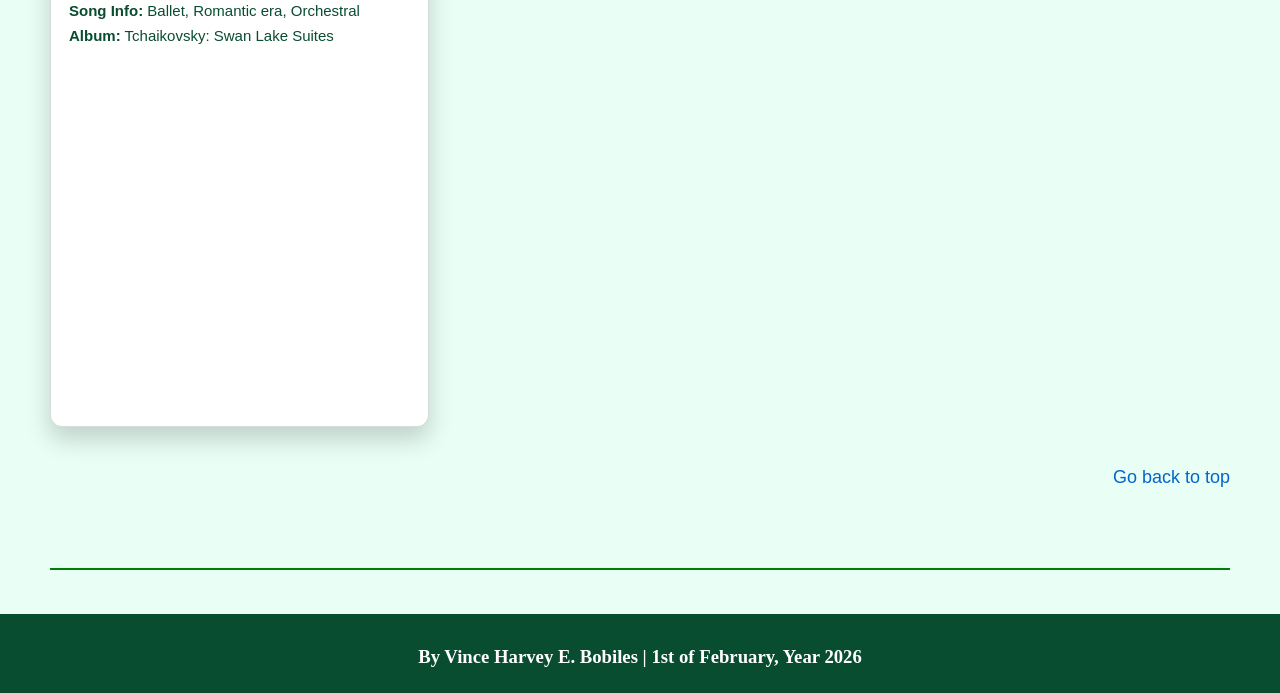
==== commit 4167adae: "Update beats.html" ====
--- a/Beats/beats.html
+++ b/Beats/beats.html
@@ -181,7 +181,7 @@
             <span class="tag">Alternative Rock</span>
             <h3>Fake Plastic Trees</h3>
             <p><strong>Artist:</strong> Radiohead</p>
-            <p><strong>Song Info:</strong> 1995, Acoustic Rock, Dreap Pop, English</p>
+            <p><strong>Song Info:</strong> 1995, Acoustic Rock, Dream Pop, English</p>
             <p><strong>Album:</strong> The Bends</p>
             <div class="video-wrap spotify-wrap">
               <iframe data-testid="embed-iframe" style="border-radius:12px" src="https://open.spotify.com/embed/track/73CKjW3vsUXRpy3NnX4H7F?utm_source=generator" width="100%" height="352" frameBorder="0" allowfullscreen="" allow="autoplay; clipboard-write; encrypted-media; fullscreen; picture-in-picture" loading="lazy"></iframe>
@@ -345,3 +345,4 @@
   <footer><h3><br>By Vince Harvey E. Bobiles | 1st of February, Year 2026</h3></footer>
 </body>
 </html>
+
